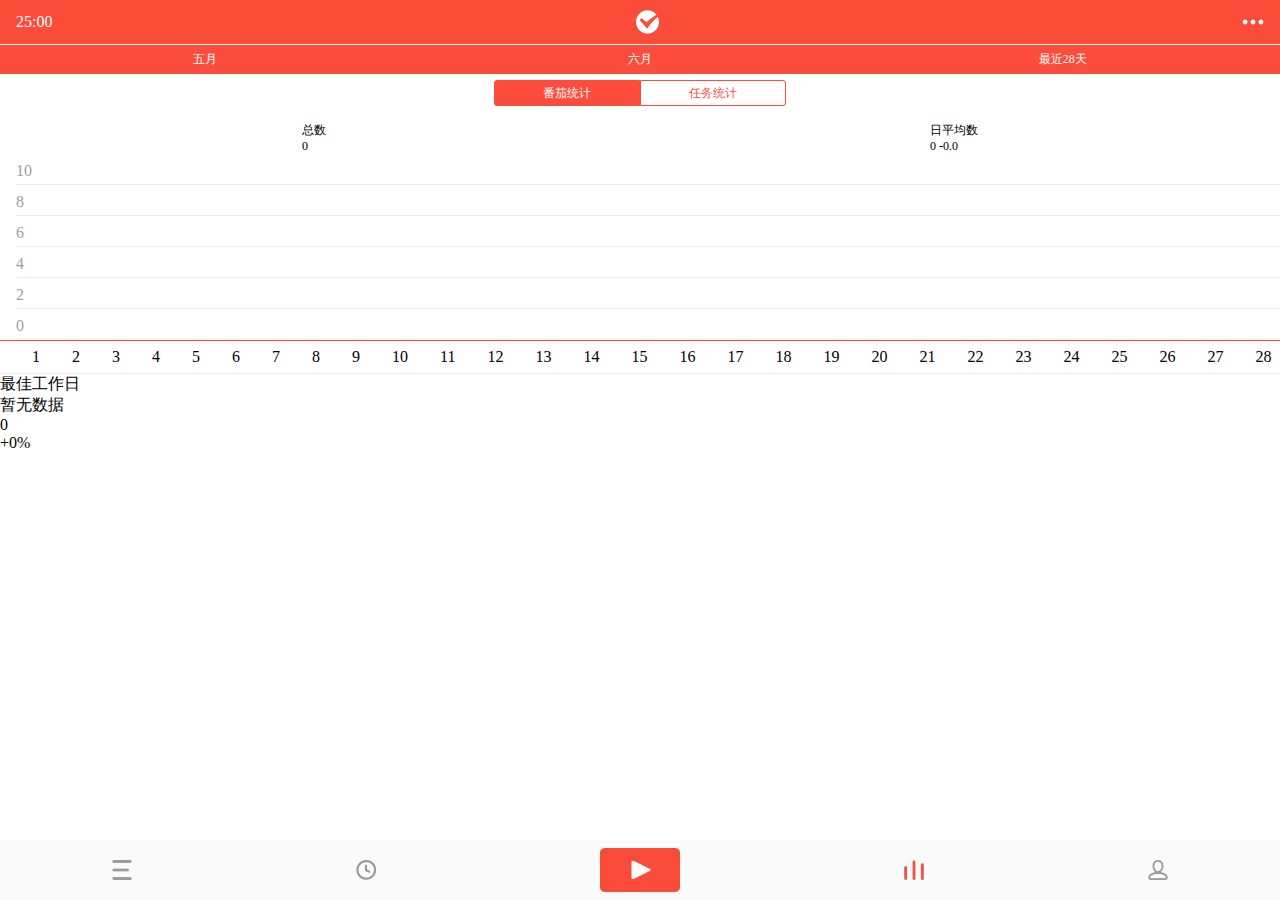
==== src/components/stats.html @ ea41051d "first" ====
<!DOCTYPE html>
<html lang="en">
<head>
    <meta charset="UTF-8">
    <meta name="viewport" content="width=device-width, initial-scale=1.0">
    <meta http-equiv="X-UA-Compatible" content="ie=edge">
    <title>pomotodo</title>
    <link rel="stylesheet" href="style.css">
    <link rel="stylesheet" href="stats.css">
</head>

<body>
    <header id="header">
        <div id="timer">25:00</div>
        <div id="logo">
            <img src="../../static/logo.png" alt="">
        </div>
        <div id="setting">
            <img src="../assets/images/setting.png" alt="">
        </div>
    </header>
    <!-- 月份选择 -->
    <ul class="month pdy6">
        <li>五月</li>
        <li class="centeritem">六月</li>
        <li>最近28天</li>
    </ul>
    <!-- 番茄统计 任务统计 -->
    <ul class="tab">
        <li class="tab_item checked_it radius_l">番茄统计</li>
        <li class="tab_item radius_r">任务统计</li>
    </ul>

    <div class="count">
        <ul class="">
            <li>总数</li>
            <li>0</li>
        </ul>
        <ul class="count_r">
            <li>日平均数</li>
            <li>0 -0.0</li>
        </ul>
    </div>

    <!--  -->
    <div>
        <ul class="chart_y">
            <li>10</li>
            <li>8</li>
            <li>6</li>
            <li>4</li>
            <li>2</li>
            <li>0</li>
        </ul>
        <div class="enroll_x">
                <ul class="char_x">
                        <li>1</li>
                        <li>2</li>
                        <li>3</li>
                        <li>4</li>
                        <li>5</li>
                        <li>6</li>
                        <li>7</li>
                        <li>8</li>
                        <li>9</li>
                        <li>10</li>
                        <li>11</li>
                        <li>12</li>
                        <li>13</li>
                        <li>14</li>
                        <li>15</li>
                        <li>16</li>
                        <li>17</li>
                        <li>18</li>
                        <li>19</li>
                        <li>20</li>
                        <li>21</li>
                        <li>22</li>
                        <li>23</li>
                        <li>24</li>
                        <li>25</li>
                        <li>26</li>
                        <li>27</li>
                        <li>28</li>
                        <li>29</li>
                    </ul>
        </div>

        <div class="workday">
            <ul class="workday_l">
                <li>最佳工作日</li>
                <li>暂无数据</li>
                <li>0</li>
                <li>+0%</li>
            </ul>
            <ul class="workday_r">
                <li>
                    
                </li>
            </ul>
        </div>
    </div>


    <div id="footer">		
        <ul class="footer_selects">
            <li>
                    <a href="javascript:;">
                        <img src="../assets/images/1b.png" alt="1color" srcset="" width="20">
                    </a>
            </li>
            <li>
                    <a href="javascript:;">
                        <img src="../assets/images/2.png" alt="2" srcset="" width="20">
                    </a>
            </li>
            <li>
                    <a href="javascript:;">
                        <img src="../assets/images/play.png" alt="play" srcset="" width="80" height="44">
                    </a>
            </li>
            <li>
                    <a href="javascript:;">
                        <img src="../assets/images/4color.png" alt="4" srcset="" width="20">
                    </a>
            </li>
            <li>
                    <a href="javascript:;">
                        <img src="../assets/images/5.png" alt="5" srcset="" width="20">
                    </a>
            </li>
        </ul>
    </div>
</body>
</html>
---- src/components/style.css ----
/* rest-css */
html,body{font-size: 16px;}
*{margin: 0;padding:0;}
ul,li{list-style-type: none;}
input{ display: block; outline: none;border: 0;}
body{
    background: #f0eff5;
    font-family: '微软雅黑';
}
/* header */
#header{
    background: #fb4c3a;
    height:2.75rem;
    display: flex;
    justify-content:space-between;
    align-items:center;
    color: #fff;
    font-size: 1rem;
}
#header #timer{
    padding-left: 1rem;
}
#header #setting{
    padding-right: 1rem;
}
#header #logo,#header #setting{
    height: 100%;
    display: flex;
    justify-content:space-between;
    align-items:center;
}
#header #logo img{
    width: 1.4375rem;
}
#header #setting img{
    width:1.375rem;
}
/* taskInput */
 ::placeholder{
    color: #efefef;
 }
#taskInput input{
    height: 3rem;
    box-sizing: border-box;
    display: block;
    width:100%;
    padding-left: 1rem;;
    background: #fff;
    color: #666;
    font-weight: bold;
    margin-top:.625rem;
}
/* taskList */
#taskList{
    margin-top: 0.625rem;
}

/* taskList */
#taskList ul li input,
#taskList ul li label{ display: inline-block;}
#taskList ul li input{ display: none;}
#taskList ul li label span{
    border: 0.1875rem solid #bababa; 
    border-radius:50%;
    width:1.4rem;
    height:1.4rem; 
    display: block;
    margin-right: 0.375rem;
}
.pin{
    position: absolute;
    width:1.4rem;
    height: 1.4rem;
    right: 1.4rem;
    background-image: url('../assets/images/mark.png');
    background-position: center;
    background-size:cover;    
}


/* taskOverList */
#taskOverList{
    margin-top: 0.625rem;
}

.cleardone{
    position: absolute;
    width:1.2rem;
    height: 1.5rem;
    right: 1.4rem;
    margin-top: .875rem;
    background-image: url('../assets/images/clear.png');
    background-position: center;
    background-size: 100% 100%; 
}

#taskList ul li,
#taskOverList ul li{
    color:#666;
    height: 3rem;
    border-bottom:1px solid #eee;
    line-height: 3rem;
    font-size: 0.875rem;
    padding-left: 1rem;
    display:flex;
    align-items:center;
    /* font-weight: bold; */
    background: #fff;
}
#taskOverList ul li input,
#taskList ul li label{ display: inline-block;}
#taskOverList ul li input{ display: none;}
#taskOverList ul li label span{
    background-image:url(../assets/images/taskOver.png);
    background-position: center;
    background-size: cover; 
    border-radius:50%;width:1.4rem;height:1.4rem; 
    display: block;margin-right: 0.375rem;border: 0.1875rem solid #bababa;
}
.lineOver {
  text-decoration: line-through;
  color: #999;
  font-style: italic;
}
/*toggle*/
#showOverBtn{ display: none;}
#toggleOverTask{
    display: flex;
}
.showOverLabel{
    height: 2rem;
    border-radius: 16rem;
    background: #fff;
    width: 9.375rem;
    line-height: 2rem;
    margin: 0 auto;
    margin-top: 0.625rem;
    text-align: center;
    color: #adadad;
}
#footer{
  height: 2.75rem;
  position: fixed;
  left: 0;
  bottom: 0;
  width: 100%;
  background-color:#fafafa;
  padding:.5rem 0;
}

.footer_selects{
    display: flex;
    justify-content:space-around;
    align-content:center;
   
}
.footer_selects li {
    align-self: center;
}
---- src/components/stats.css ----
body{
    background-color: #fff;
}
.pdy6{
    padding: .375rem 0;
}

.month{
display: flex;
justify-content: space-around;
align-items: center;
font-size: .75rem;
color:#fff;
background-color: #fc4d3c;
margin-top:.0625rem;
}
.centeritem{
    margin-left: 1.5rem;
}
.tab{
    display: flex;
    justify-content: center;
    align-content: center;
    margin-top: .375rem;
    font-size: .75rem;
}
.tab_item{
    line-height: 1.125rem;
    height:1.125rem;
    color: #fc4d3c;
    text-align: center;
    padding: .1875rem 3rem;
    border: .0625rem solid #fc4d3c;
}
.checked_it{
    background-color: #fc4d3c;
    color: #fff;
}
.radius_l{
    border-radius:  .1875rem 0 0 .1875rem;
}
.radius_r{
    border-radius:  0 .1875rem .1875rem 0;
}

/* count */
.count{
    font-size: .75rem;
    display: flex;
    justify-content:space-around;
    margin-top:1rem;
}

.count_l{
    display: flex;
    flex-direction:column;
}

/* chart */
.chart_y{
padding-left: 1rem;
color: #a0a0a0;
}
.chart_y li {
    border-bottom: .0625rem solid #eeeeee;
    padding-bottom: .25rem;
    padding-top: .5rem;
}
/* 影藏不掉的滚动条 1.套一层给定位滚动,定宽高隐藏滚动条*/
.enroll_x{
    height:32px;
   overflow: hidden;
    border-top: 1px solid #fc4d3c;
    border-bottom: 1px solid #eee;
}

.char_x{
    overflow-x: scroll;
    display: flex;
    flex-wrap:nowrap;
    justify-content: space-between;
    padding-left: 1rem;
   margin-top: .0625rem;
}
.char_x li{
    padding: .375rem 1rem;
}
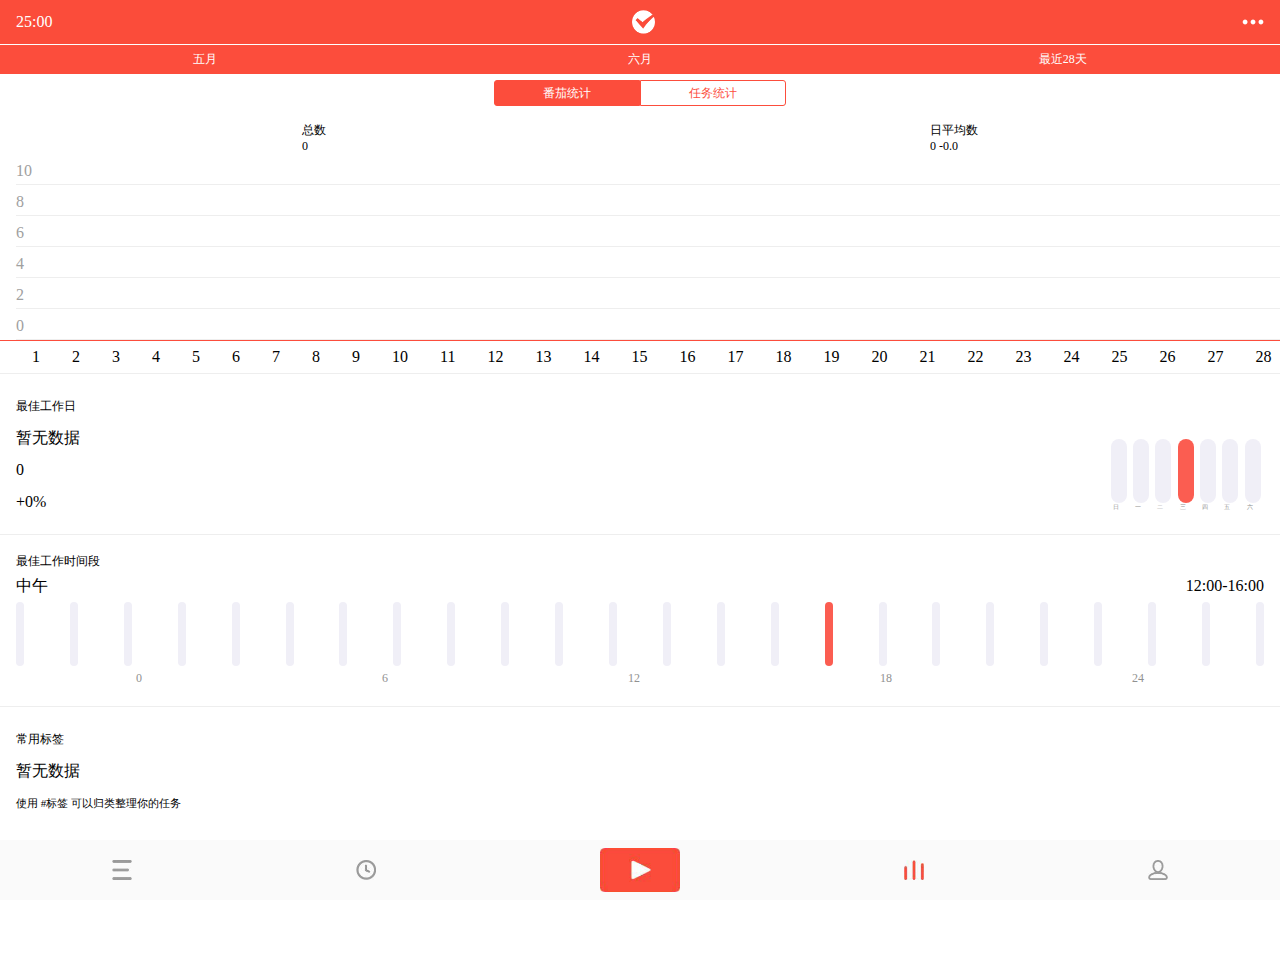
==== commit e9868f17: "main—-content-done80%" ====
--- a/src/components/stats.html
+++ b/src/components/stats.html
@@ -19,88 +19,172 @@
             <img src="../assets/images/setting.png" alt="">
         </div>
     </header>
-    <!-- 月份选择 -->
-    <ul class="month pdy6">
-        <li>五月</li>
-        <li class="centeritem">六月</li>
-        <li>最近28天</li>
-    </ul>
-    <!-- 番茄统计 任务统计 -->
-    <ul class="tab">
-        <li class="tab_item checked_it radius_l">番茄统计</li>
-        <li class="tab_item radius_r">任务统计</li>
-    </ul>
-
-    <div class="count">
-        <ul class="">
-            <li>总数</li>
-            <li>0</li>
+        <!-- 月份选择 -->
+        <ul class="month pdy6">
+            <li>五月</li>
+            <li class="centeritem">六月</li>
+            <li>最近28天</li>
         </ul>
-        <ul class="count_r">
-            <li>日平均数</li>
-            <li>0 -0.0</li>
-        </ul>
-    </div>
-
-    <!--  -->
-    <div>
-        <ul class="chart_y">
-            <li>10</li>
-            <li>8</li>
-            <li>6</li>
-            <li>4</li>
-            <li>2</li>
-            <li>0</li>
-        </ul>
-        <div class="enroll_x">
-                <ul class="char_x">
-                        <li>1</li>
+        <div class=" main">
+            <div class="scroll_content">
+
+                <!-- 番茄统计 任务统计 -->
+                <ul class="tab">
+                    <li class="tab_item checked_it radius_l">番茄统计</li>
+                    <li class="tab_item radius_r">任务统计</li>
+                </ul>
+            
+                <div class="count">
+                    <ul class="">
+                        <li>总数</li>
+                        <li>0</li>
+                    </ul>
+                    <ul class="count_r">
+                        <li>日平均数</li>
+                        <li>0 -0.0</li>
+                    </ul>
+                </div>
+            
+                <!--  -->
+                
+                    <ul class="chart_y">
+                        <li>10</li>
+                        <li>8</li>
+                        <li>6</li>
+                        <li>4</li>
                         <li>2</li>
-                        <li>3</li>
-                        <li>4</li>
-                        <li>5</li>
-                        <li>6</li>
-                        <li>7</li>
-                        <li>8</li>
-                        <li>9</li>
-                        <li>10</li>
-                        <li>11</li>
-                        <li>12</li>
-                        <li>13</li>
-                        <li>14</li>
-                        <li>15</li>
-                        <li>16</li>
-                        <li>17</li>
-                        <li>18</li>
-                        <li>19</li>
-                        <li>20</li>
-                        <li>21</li>
-                        <li>22</li>
-                        <li>23</li>
-                        <li>24</li>
-                        <li>25</li>
-                        <li>26</li>
-                        <li>27</li>
-                        <li>28</li>
-                        <li>29</li>
+                        <li>0</li>
                     </ul>
+                    <div class="enroll_x">
+                            <ul class="char_x">
+                                    <li>1</li>
+                                    <li>2</li>
+                                    <li>3</li>
+                                    <li>4</li>
+                                    <li>5</li>
+                                    <li>6</li>
+                                    <li>7</li>
+                                    <li>8</li>
+                                    <li>9</li>
+                                    <li>10</li>
+                                    <li>11</li>
+                                    <li>12</li>
+                                    <li>13</li>
+                                    <li>14</li>
+                                    <li>15</li>
+                                    <li>16</li>
+                                    <li>17</li>
+                                    <li>18</li>
+                                    <li>19</li>
+                                    <li>20</li>
+                                    <li>21</li>
+                                    <li>22</li>
+                                    <li>23</li>
+                                    <li>24</li>
+                                    <li>25</li>
+                                    <li>26</li>
+                                    <li>27</li>
+                                    <li>28</li>
+                                    <li>29</li>
+                                </ul>
+                    </div>
+            
+                    <div class="workday">
+                        <ul class="workday_l">
+                            <li class="font12">最佳工作日</li>
+                            <li>暂无数据</li>
+                            <li>0</li>
+                            <li>+0%</li>
+                        </ul>
+                        <ul class="workday_r">
+                            <li>
+                                <div class="workday_r_col"></div>
+                                <div class="workday_r_col_desc">日</div>
+                            </li>
+                            <li>
+                                <div class="workday_r_col"></div>
+                                <div class="workday_r_col_desc">一</div>
+                            </li>
+                            <li>
+                                <div class="workday_r_col"></div>
+                                <div class="workday_r_col_desc">二</div>
+                            </li>
+                            <li>
+                                <div class="workday_r_col col_red"></div>
+                                <div class="workday_r_col_desc">三</div>
+                            </li>
+                            <li>
+                                <div class="workday_r_col"></div>
+                                <div class="workday_r_col_desc">四</div>
+                            </li>
+                            <li>
+                                <div class="workday_r_col"></div>
+                                <div class="workday_r_col_desc">五</div>
+                            </li>
+                            <li>
+                                <div class="workday_r_col"></div>
+                                <div class="workday_r_col_desc">六</div>
+                            </li>
+                        </ul>
+                    </div>
+                    
+                    <div class="workhours">
+                        <span class="font12">最佳工作时间段</span>
+
+                        <ul class="workhours_best">
+                            <li>中午</li>
+                            <li>12:00-16:00</li>
+                        </ul>
+
+                        <ul class="hours_view workhours_best">
+                            <li></li>
+                            <li></li>
+                            <li></li>
+                            <li></li>
+                            <li></li>
+                            <li></li>
+                            <li></li>
+                            <li></li>
+                            <li></li>
+                            <li></li>
+                            <li></li>
+                            <li></li>
+                            <li></li>
+                            <li></li>
+                            <li></li>
+                            <li class="col_red"></li>
+                            <li></li>
+                            <li></li>
+                            <li></li>
+                            <li></li>
+                            <li></li>
+                            <li></li>
+                            <li></li>
+                            <li></li>
+                        </ul>
+
+                        <ul class="hours_desc font12">
+                            <li>0</li>
+                            <li>6</li>
+                            <li>12</li>
+                            <li>18</li>
+                            <li>24</li>
+                        </ul>
+
+                        
+                    </div>
+    
+                    <div class="common_tags">
+                        <ul>
+                            <li class="common_tags_title">常用标签</li>
+                            <li class="common_tags_data">暂无数据</li>
+                            <li class="common_tags_tasks">使用 #标签 可以归类整理你的任务</li>
+                        </ul>
+                    </div>
+
+            </div>
         </div>
-
-        <div class="workday">
-            <ul class="workday_l">
-                <li>最佳工作日</li>
-                <li>暂无数据</li>
-                <li>0</li>
-                <li>+0%</li>
-            </ul>
-            <ul class="workday_r">
-                <li>
-                    
-                </li>
-            </ul>
-        </div>
-    </div>
-
+       
 
     <div id="footer">		
         <ul class="footer_selects">
--- a/src/components/style.css
+++ b/src/components/style.css
@@ -6,6 +6,8 @@
 body{
     background: #f0eff5;
     font-family: '微软雅黑';
+    overflow:hidden;
+    /* overflow:hidden;禁止滚动条出现headerflex布局所有滚动条需要额外包一层 */
 }
 /* header */
 #header{
@@ -29,6 +31,11 @@
     justify-content:space-between;
     align-items:center;
 }
+
+#header #logo{
+    margin-left: -8px;
+}
+
 #header #logo img{
     width: 1.4375rem;
 }
--- a/src/components/stats.css
+++ b/src/components/stats.css
@@ -86,11 +86,114 @@
     padding: .375rem 1rem;
 }
 
+/* workday 最佳工作日 */
+.workday{
+    display: flex;
+    justify-content: space-between;
+    padding: 1rem;
+    border-bottom: .0625rem solid #eeeeee;
+}
+.workday_l  li{
+line-height: 2rem;
+height: 2rem;
+}
+.workday_r{
+padding-bottom: .375rem;
+display: flex;
+justify-content: center;
+align-self:flex-end
+}
+.workday_r li{
+    padding: 0 .2rem;
+}
+.workday_r_col{
+    width: 1rem;
+    height: 4rem;
+    border-radius: 100px;
+    background-color: #f0eff7; 
+}
+
+
+
+
+.workday_r_col_desc{
+color: #919191;
+font-size: .375rem;
+margin-left: .125rem;
+}
+
+
+/* .scroll_content 滚动区域没有给限制高度 */
+
+
+.main{
+   height: 100vh;
+   overflow-y: scroll;
+}
+/* 滚动给body禁止滚动。所有的滚动都包一层滚动 */
+
+/* 红色柱子色号为 #fb5d51 加imp增强 */
+.col_red{
+    background-color: #fb5d51  !important;
+}
+/* 公共 */
+.font12{
+    font-size: .75rem;
+}
+/* workhours */
+.workhours{
+    padding: 1rem;
+    border-bottom: .0625rem solid #eeeeee;
+}
+.workhours_best{
+    display: flex;
+    justify-content: space-between;
+    align-items: center;
+}
+.workhours_best li{
+    height: 2rem;
+    line-height: 2rem;
+}
+
+.hours_view li{
+    width: .5rem;
+    height: 4rem;
+    border-radius: 100px;
+    background-color: #f0eff7; 
+}
+
+.hours_desc{
+    display: flex;
+    justify-content: space-around;
+    align-items: center;
+    color: #919191;
+}
+.hours_desc li{
+    line-height: 1.5rem;
+    height: 1.5rem;
+}
+
+
+/* common_tags */
+.common_tags{
+    padding: 1rem  1rem  10rem  1rem;
+}
+.common_tags_title{
+    font-size: .75rem;
+}
+.common_tags_data{
+    font-size: 1rem;
+}
+.common_tags_tasks{
+    font-size: .68rem;
+}
+.common_tags ul li {
+    line-height: 2rem;
+    height: 2rem;
+}
 
 
 
 
 
 
-
-
